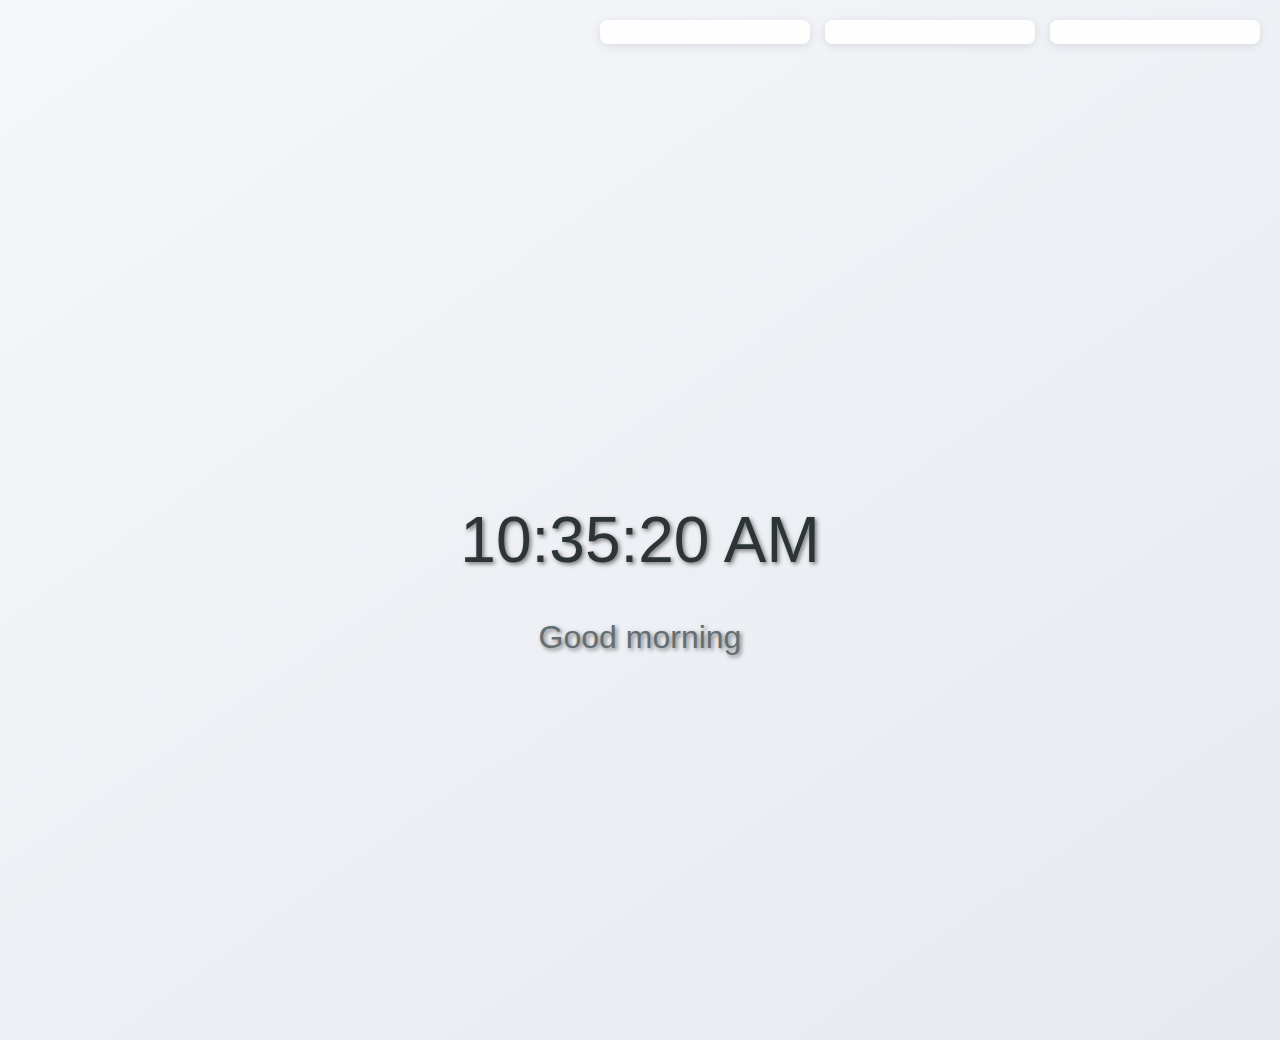
==== newtab.html @ a73db975 "first commit" ====
<!DOCTYPE html>
<html>
<head>
  <meta charset="UTF-8">
  <meta name="viewport" content="width=device-width, initial-scale=1.0">
  <title>My New Tab</title>
  <link rel="stylesheet" href="styles.css">
  <link rel="stylesheet" href="https://cdnjs.cloudflare.com/ajax/libs/font-awesome/6.5.1/css/all.min.css">
</head>
<body>
  <div class="system-info">
    <div class="info-card">
      <div id="memoryInfo"></div>
    </div>
    <div class="info-card">
      <div id="cpuInfo"></div>
    </div>
    <div class="info-card">
      <div id="storageInfo"></div>
    </div>
  </div>
  <div class="container">
    <h1 id="time">00:00:00</h1>
    <h2 id="greeting">Hello!</h2>
    <div id="quickLinks"></div>
  </div>
  <script src="newtab.js"></script>
</body>
</html>
---- styles.css ----
body {
  margin: 0;
  padding: 0;
  min-height: 100vh;
  background: linear-gradient(145deg, #f5f7fa 0%, #e6e9ef 100%);
  font-family: -apple-system, BlinkMacSystemFont, 'Segoe UI', Roboto, Oxygen, Ubuntu, Cantarell, sans-serif;
}

canvas {
  position: fixed;
  top: 0;
  left: 0;
  width: 100%;
  height: 100%;
  z-index: -1;
}

.container {
  position: relative;
  display: flex;
  flex-direction: column;
  align-items: center;
  justify-content: center;
  height: 100vh;
  text-align: center;
  padding-top: 140px;
}

#time, #greeting {
  color: rgba(255, 255, 255, 0.8);
  text-shadow: 2px 2px 4px rgba(0, 0, 0, 0.5);
}

#time {
  font-size: 4rem;
  margin-bottom: 1rem;
  color: #2d3436;
  font-weight: 300;
}

#greeting {
  font-size: 2rem;
  margin-bottom: 2rem;
  color: #636e72;
  font-weight: 300;
}

#quickLinks {
  display: grid;
  grid-template-columns: repeat(4, 1fr);
  gap: 1rem;
  margin-top: 2rem;
}

.system-info {
  position: fixed;
  top: 20px;
  right: 20px;
  display: flex;
  gap: 15px;
  z-index: 1000;
}

.info-card {
  background: rgba(255, 255, 255, 0.9);
  padding: 12px 15px;
  border-radius: 8px;
  box-shadow: 0 2px 10px rgba(0, 0, 0, 0.1);
  min-width: 180px;
  backdrop-filter: blur(5px);
  transition: transform 0.2s ease;
}

.info-card:hover {
  transform: translateY(-2px);
}

.info-card i {
  color: #2d3436;
  margin-bottom: 10px;
  font-size: 1.2rem;
}

.info-card h3 {
  display: inline-block;
  margin: 0 0 10px 8px;
  color: #2d3436;
  font-size: 1rem;
  font-weight: 500;
  vertical-align: middle;
}

.metric {
  display: flex;
  justify-content: space-between;
  margin: 5px 0;
  font-size: 0.9rem;
  color: #636e72;
}

.progress-bar {
  width: 100%;
  height: 4px;
  background: #e0e0e0;
  border-radius: 2px;
  margin-top: 8px;
}

.progress-bar-fill {
  height: 100%;
  background: #00b894;
  border-radius: 2px;
  transition: width 0.3s ease;
}
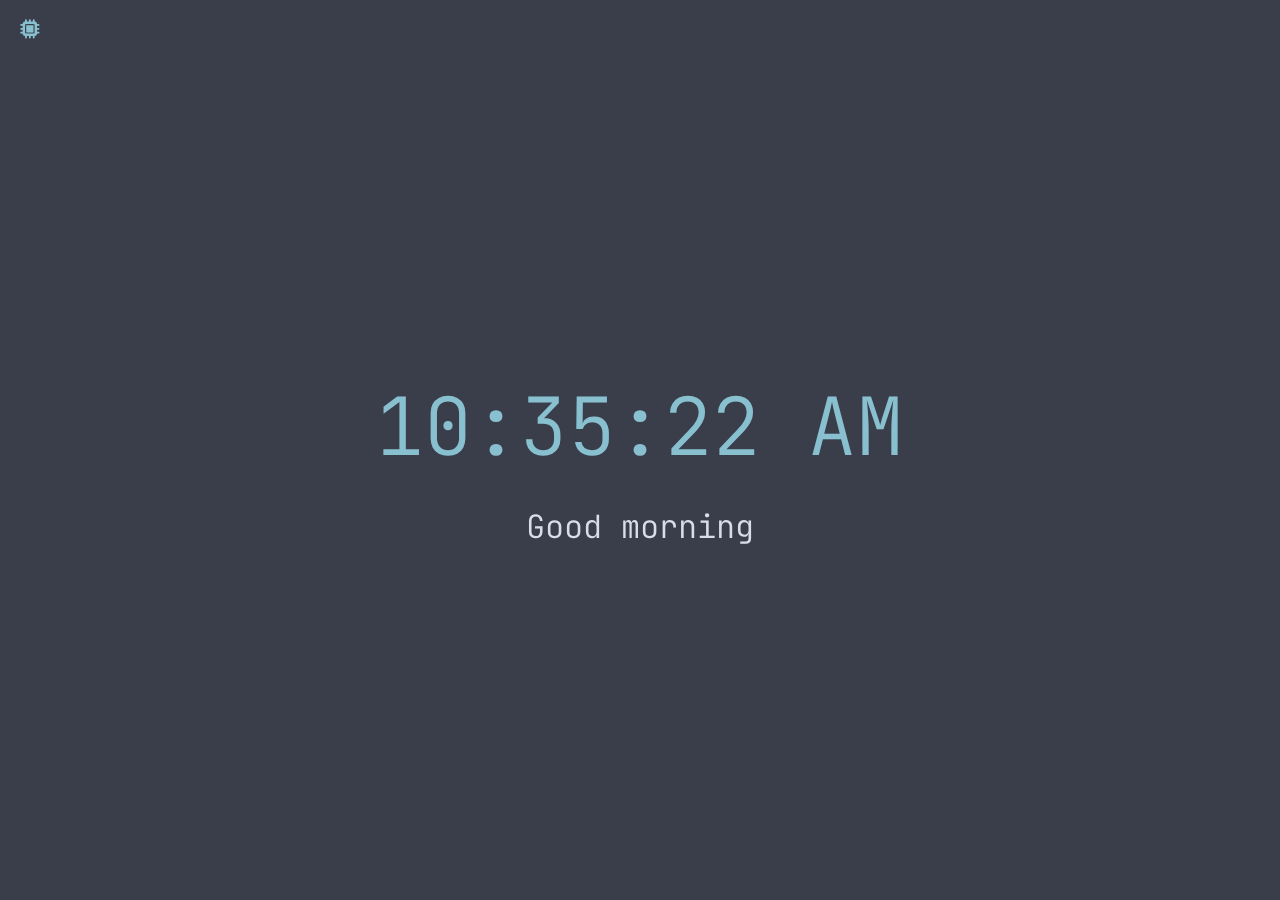
==== commit 72a5471b: "add background blob animations" ====
--- a/newtab.html
+++ b/newtab.html
@@ -6,17 +6,17 @@
   <title>My New Tab</title>
   <link rel="stylesheet" href="styles.css">
   <link rel="stylesheet" href="https://cdnjs.cloudflare.com/ajax/libs/font-awesome/6.5.1/css/all.min.css">
+  <link href="https://fonts.googleapis.com/css2?family=JetBrains+Mono:wght@300;400;500&display=swap" rel="stylesheet">
 </head>
 <body>
   <div class="system-info">
     <div class="info-card">
-      <div id="memoryInfo"></div>
-    </div>
-    <div class="info-card">
-      <div id="cpuInfo"></div>
-    </div>
-    <div class="info-card">
-      <div id="storageInfo"></div>
+      <div class="card-header">
+        <i class="fas fa-microchip"></i>
+      </div>
+      <div class="card-content">
+        <div id="memoryInfo"></div>
+      </div>
     </div>
   </div>
   <div class="container">
@@ -24,6 +24,7 @@
     <h2 id="greeting">Hello!</h2>
     <div id="quickLinks"></div>
   </div>
-  <script src="newtab.js"></script>
+  <canvas id="background"></canvas>
+  <script src="newtab.js" defer></script>
 </body>
 </html> --- a/styles.css
+++ b/styles.css
@@ -2,8 +2,9 @@
   margin: 0;
   padding: 0;
   min-height: 100vh;
-  background: linear-gradient(145deg, #f5f7fa 0%, #e6e9ef 100%);
-  font-family: -apple-system, BlinkMacSystemFont, 'Segoe UI', Roboto, Oxygen, Ubuntu, Cantarell, sans-serif;
+  background-color: rgba(46, 52, 64, 0.95);
+  color: #d8dee9;
+  font-family: 'JetBrains Mono', monospace;
 }
 
 canvas {
@@ -13,35 +14,33 @@
   width: 100%;
   height: 100%;
   z-index: -1;
+  opacity: 0.7;
 }
 
 .container {
-  position: relative;
-  display: flex;
-  flex-direction: column;
-  align-items: center;
-  justify-content: center;
-  height: 100vh;
+  position: fixed;
+  top: 50%;
+  left: 50%;
+  transform: translate(-50%, -50%);
   text-align: center;
-  padding-top: 140px;
+  width: 100%;
 }
 
 #time, #greeting {
-  color: rgba(255, 255, 255, 0.8);
-  text-shadow: 2px 2px 4px rgba(0, 0, 0, 0.5);
+  color: #eceff4;
 }
 
 #time {
-  font-size: 4rem;
+  font-size: 5rem;
   margin-bottom: 1rem;
-  color: #2d3436;
+  color: #88c0d0;
   font-weight: 300;
 }
 
 #greeting {
   font-size: 2rem;
   margin-bottom: 2rem;
-  color: #636e72;
+  color: #d8dee9;
   font-weight: 300;
 }
 
@@ -55,60 +54,76 @@
 .system-info {
   position: fixed;
   top: 20px;
-  right: 20px;
+  left: 20px;
   display: flex;
   gap: 15px;
   z-index: 1000;
 }
 
 .info-card {
-  background: rgba(255, 255, 255, 0.9);
-  padding: 12px 15px;
-  border-radius: 8px;
-  box-shadow: 0 2px 10px rgba(0, 0, 0, 0.1);
-  min-width: 180px;
-  backdrop-filter: blur(5px);
-  transition: transform 0.2s ease;
-}
-
-.info-card:hover {
-  transform: translateY(-2px);
+  cursor: pointer;
 }
 
 .info-card i {
-  color: #2d3436;
-  margin-bottom: 10px;
+  color: #88c0d0;
   font-size: 1.2rem;
 }
 
-.info-card h3 {
-  display: inline-block;
-  margin: 0 0 10px 8px;
-  color: #2d3436;
-  font-size: 1rem;
-  font-weight: 500;
-  vertical-align: middle;
+.info-card .card-content {
+  max-height: 0;
+  overflow: hidden;
+  transition: max-height 0.3s ease-out;
+}
+
+.info-card.expanded .card-content {
+  max-height: 200px;
 }
 
 .metric {
   display: flex;
   justify-content: space-between;
-  margin: 5px 0;
+  margin: 8px 0;
   font-size: 0.9rem;
-  color: #636e72;
+  color: #a9b1d6;
+}
+
+.metric span:first-child {
+  color: #88c0d0;
+}
+
+.metric span:last-child {
+  color: #d8dee9;
 }
 
 .progress-bar {
   width: 100%;
   height: 4px;
-  background: #e0e0e0;
+  background: rgba(136, 192, 208, 0.1);
   border-radius: 2px;
-  margin-top: 8px;
+  margin-top: 12px;
 }
 
 .progress-bar-fill {
   height: 100%;
-  background: #00b894;
+  background: #88c0d0;
   border-radius: 2px;
   transition: width 0.3s ease;
+}
+
+/* Add custom scrollbar */
+::-webkit-scrollbar {
+  width: 8px;
+}
+
+::-webkit-scrollbar-track {
+  background: #1a1b26;
+}
+
+::-webkit-scrollbar-thumb {
+  background: #7aa2f7;
+  border-radius: 4px;
+}
+
+::-webkit-scrollbar-thumb:hover {
+  background: #bb9af7;
 }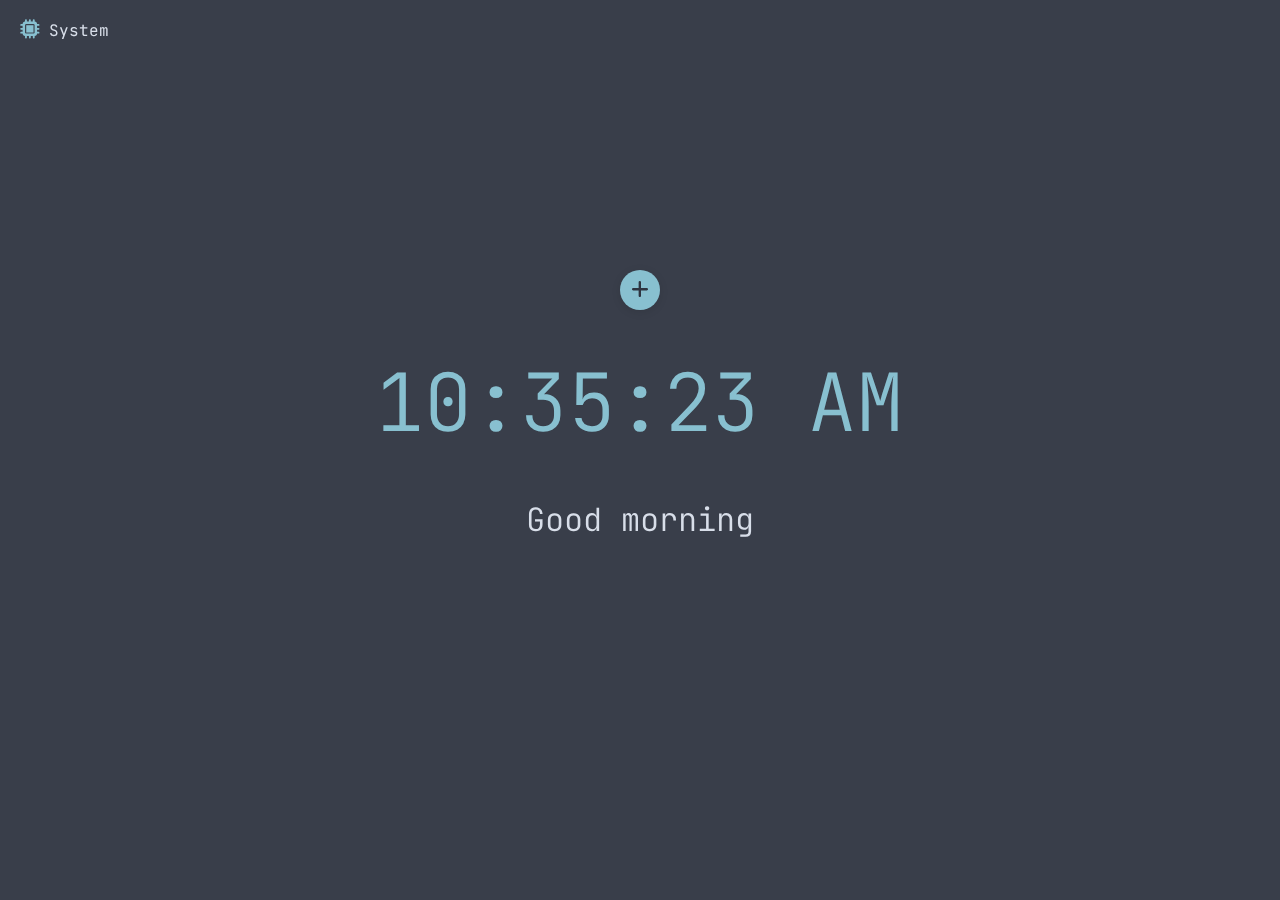
==== commit 34cc70ec: "add post it notes" ====
--- a/newtab.html
+++ b/newtab.html
@@ -5,26 +5,35 @@
   <meta name="viewport" content="width=device-width, initial-scale=1.0">
   <title>My New Tab</title>
   <link rel="stylesheet" href="styles.css">
+  <link rel="stylesheet" href="postit.css">
   <link rel="stylesheet" href="https://cdnjs.cloudflare.com/ajax/libs/font-awesome/6.5.1/css/all.min.css">
   <link href="https://fonts.googleapis.com/css2?family=JetBrains+Mono:wght@300;400;500&display=swap" rel="stylesheet">
 </head>
 <body>
   <div class="system-info">
+    <!-- Memory Info Card -->
     <div class="info-card">
       <div class="card-header">
         <i class="fas fa-microchip"></i>
+        <span class="card-title">System</span>
       </div>
       <div class="card-content">
         <div id="memoryInfo"></div>
       </div>
     </div>
   </div>
+
   <div class="container">
+    <button aria-label="Create Post-It" id="createPostIt" class="create-postit">
+      <i class="fas fa-plus"></i>
+    </button>
     <h1 id="time">00:00:00</h1>
     <h2 id="greeting">Hello!</h2>
     <div id="quickLinks"></div>
   </div>
+
   <canvas id="background"></canvas>
   <script src="newtab.js" defer></script>
+  <script src="notes.js" defer></script>
 </body>
 </html> --- a/styles.css
+++ b/styles.css
@@ -5,6 +5,7 @@
   background-color: rgba(46, 52, 64, 0.95);
   color: #d8dee9;
   font-family: 'JetBrains Mono', monospace;
+  overflow: hidden;
 }
 
 canvas {
@@ -14,16 +15,20 @@
   width: 100%;
   height: 100%;
   z-index: -1;
-  opacity: 0.7;
+  opacity: 1;
+  filter: blur(0.5px);
 }
 
 .container {
-  position: fixed;
-  top: 50%;
-  left: 50%;
-  transform: translate(-50%, -50%);
-  text-align: center;
+  position: relative;
+  min-height: 100vh;
   width: 100%;
+  display: flex;
+  flex-direction: column;
+  justify-content: center;
+  align-items: center;
+  padding: 20px;
+  box-sizing: border-box;
 }
 
 #time, #greeting {
@@ -52,7 +57,7 @@
 }
 
 .system-info {
-  position: fixed;
+  position: absolute;
   top: 20px;
   left: 20px;
   display: flex;
@@ -126,4 +131,179 @@
 
 ::-webkit-scrollbar-thumb:hover {
   background: #bb9af7;
+}
+
+/* Add these media queries at the end of your styles.css file */
+@media screen and (max-width: 768px) {
+  .container {
+    align-items: flex-start;
+    padding: 40px 20px;
+    text-align: left;
+  }
+
+  #time {
+    font-size: 3.5rem;
+  }
+
+  #greeting {
+    font-size: 1.5rem;
+  }
+
+  #quickLinks {
+    grid-template-columns: repeat(2, 1fr);
+    width: 100%;
+  }
+}
+
+.note-card .card-content {
+  min-width: 300px;
+}
+
+.notes-container {
+  display: flex;
+  gap: 8px;
+  margin-bottom: 12px;
+}
+
+#newNote {
+  flex: 1;
+  padding: 8px;
+  border: 1px solid #4c566a;
+  border-radius: 4px;
+  background: #3b4252;
+  color: #d8dee9;
+  font-family: 'JetBrains Mono', monospace;
+  resize: vertical;
+  min-height: 36px;
+}
+
+.note-btn {
+  padding: 8px 12px;
+  background: #88c0d0;
+  border: none;
+  border-radius: 4px;
+  color: #2e3440;
+  cursor: pointer;
+  transition: background 0.2s;
+}
+
+.note-btn:hover {
+  background: #8fbcbb;
+}
+
+.note-item {
+  padding: 8px;
+  background: #3b4252;
+  border-radius: 4px;
+  margin-bottom: 8px;
+}
+
+.note-item p {
+  margin: 0 0 8px 0;
+  white-space: pre-wrap;
+}
+
+.note-actions {
+  display: flex;
+  justify-content: space-between;
+  align-items: center;
+  font-size: 0.8rem;
+}
+
+.note-date {
+  color: #88c0d0;
+}
+
+.delete-note {
+  background: none;
+  border: none;
+  color: #bf616a;
+  cursor: pointer;
+  padding: 4px;
+}
+
+.delete-note:hover {
+  color: #d08770;
+}
+
+.create-postit {
+  position: absolute;
+  top: 30%;
+  background: #88c0d0;
+  border: none;
+  border-radius: 50%;
+  width: 40px;
+  height: 40px;
+  display: flex;
+  align-items: center;
+  justify-content: center;
+  cursor: pointer;
+  color: #2e3440;
+  font-size: 1.2rem;
+  transition: all 0.2s ease;
+  box-shadow: 0 2px 10px rgba(0, 0, 0, 0.1);
+  z-index: 1000;
+}
+
+.create-postit:hover {
+  transform: scale(1.1);
+  background: #8fbcbb;
+}
+
+.create-postit i {
+  font-size: 1.2rem;
+}
+
+.post-it {
+  position: absolute;
+  width: 200px;
+  min-height: 200px;
+  background: rgba(235, 203, 139, 0.9);
+  border-radius: 8px;
+  box-shadow: 0 4px 12px rgba(0, 0, 0, 0.15);
+  display: flex;
+  flex-direction: column;
+  z-index: 1000;
+}
+
+.post-it-header {
+  display: flex;
+  justify-content: space-between;
+  align-items: center;
+  padding: 8px;
+  border-bottom: 1px solid rgba(0, 0, 0, 0.1);
+}
+
+.drag-handle {
+  cursor: move;
+  padding: 4px;
+  color: rgba(0, 0, 0, 0.5);
+}
+
+.delete-note {
+  background: none;
+  border: none;
+  color: rgba(0, 0, 0, 0.5);
+  cursor: pointer;
+  padding: 4px;
+}
+
+.delete-note:hover {
+  color: rgba(0, 0, 0, 0.8);
+}
+
+.post-it-content {
+  flex: 1;
+  padding: 12px;
+  background: none;
+  border: none;
+  resize: none;
+  font-family: 'JetBrains Mono', monospace;
+  font-size: 0.9rem;
+  color: #2e3440;
+  min-height: 150px;
+}
+
+.post-it-content:focus {
+  outline: none;
 }--- a/postit.css
+++ b/postit.css
@@ -0,0 +1,81 @@
+.create-postit {
+  position: absolute;
+  top: 30%;
+  background: #88c0d0;
+  border: none;
+  border-radius: 50%;
+  width: 40px;
+  height: 40px;
+  display: flex;
+  align-items: center;
+  justify-content: center;
+  cursor: pointer;
+  color: #2e3440;
+  font-size: 1.2rem;
+  transition: all 0.2s ease;
+  box-shadow: 0 2px 10px rgba(0, 0, 0, 0.1);
+  z-index: 1000;
+}
+
+.create-postit:hover {
+  transform: scale(1.1);
+  background: #8fbcbb;
+}
+
+.create-postit i {
+  font-size: 1.2rem;
+}
+
+.post-it {
+  position: absolute;
+  width: 200px;
+  min-height: 200px;
+  background: rgba(235, 203, 139, 0.9);
+  border-radius: 8px;
+  box-shadow: 0 4px 12px rgba(0, 0, 0, 0.15);
+  display: flex;
+  flex-direction: column;
+  z-index: 1000;
+}
+
+.post-it-header {
+  display: flex;
+  justify-content: space-between;
+  align-items: center;
+  padding: 8px;
+  border-bottom: 1px solid rgba(0, 0, 0, 0.1);
+}
+
+.drag-handle {
+  cursor: move;
+  padding: 4px;
+  color: rgba(0, 0, 0, 0.5);
+}
+
+.delete-note {
+  background: none;
+  border: none;
+  color: rgba(0, 0, 0, 0.5);
+  cursor: pointer;
+  padding: 4px;
+}
+
+.delete-note:hover {
+  color: rgba(0, 0, 0, 0.8);
+}
+
+.post-it-content {
+  flex: 1;
+  padding: 12px;
+  background: none;
+  border: none;
+  resize: none;
+  font-family: 'JetBrains Mono', monospace;
+  font-size: 0.9rem;
+  color: #2e3440;
+  min-height: 150px;
+}
+
+.post-it-content:focus {
+  outline: none;
+} 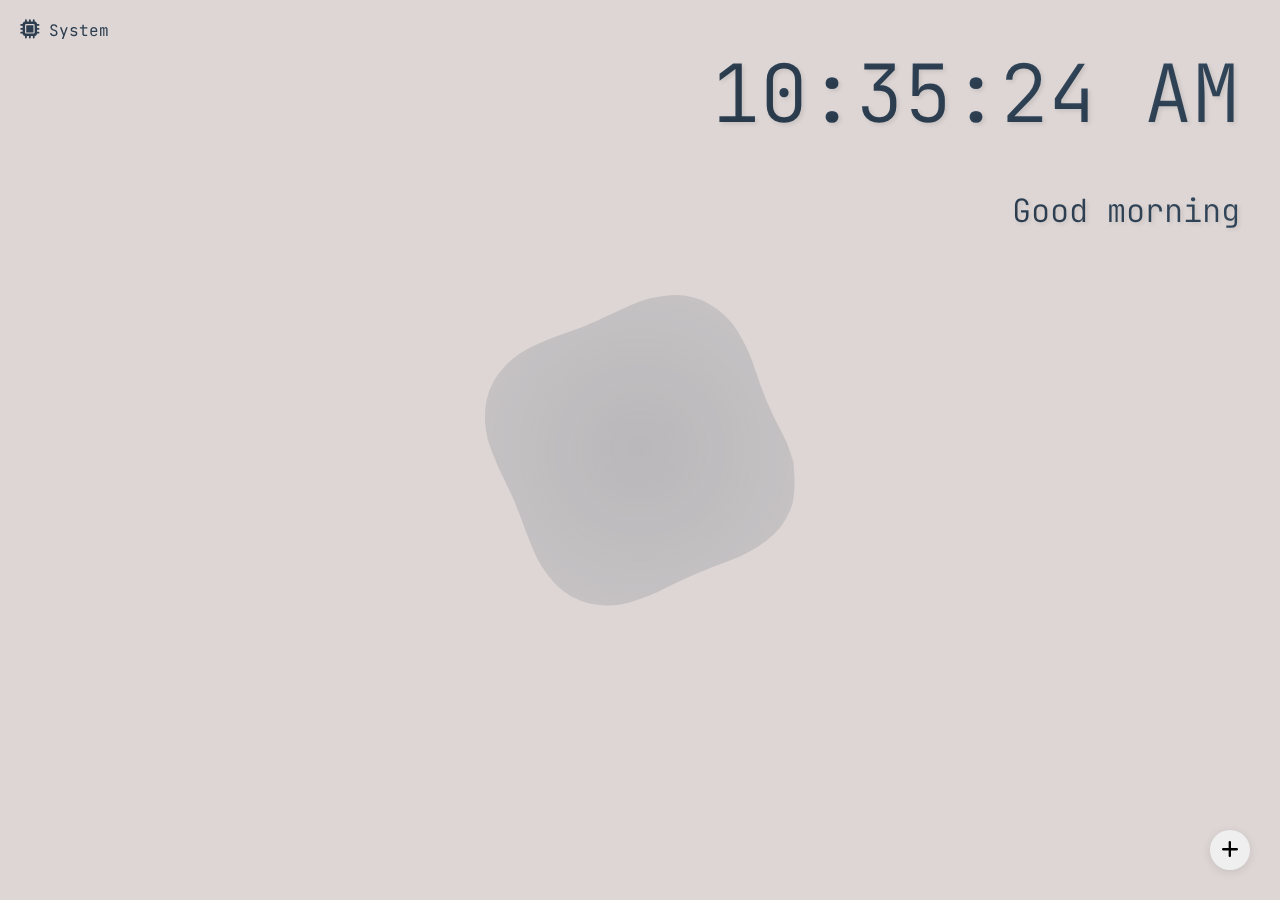
==== commit 21a8a908: "change to different blob" ====
--- a/newtab.html
+++ b/newtab.html
@@ -35,5 +35,6 @@
   <canvas id="background"></canvas>
   <script src="newtab.js" defer></script>
   <script src="notes.js" defer></script>
+  <script src="blob.js" defer></script>
 </body>
 </html> --- a/styles.css
+++ b/styles.css
@@ -2,8 +2,8 @@
   margin: 0;
   padding: 0;
   min-height: 100vh;
-  background-color: rgba(46, 52, 64, 0.95);
-  color: #d8dee9;
+  background-color: #DDD6D5;
+  color: #2C3E50;
   font-family: 'JetBrains Mono', monospace;
   overflow: hidden;
 }
@@ -25,27 +25,38 @@
   width: 100%;
   display: flex;
   flex-direction: column;
-  justify-content: center;
-  align-items: center;
+  align-items: flex-end;
   padding: 20px;
   box-sizing: border-box;
 }
 
 #time, #greeting {
-  color: #eceff4;
+  background: linear-gradient(45deg, #2C3E50, #34495E);
+  -webkit-background-clip: text;
+  background-clip: text;
+  color: transparent;
+  text-shadow: 2px 2px 4px rgba(0, 0, 0, 0.1);
+  margin-right: 20px;
 }
 
 #time {
   font-size: 5rem;
+  margin-top: 20px;
   margin-bottom: 1rem;
-  color: #88c0d0;
+  background: linear-gradient(45deg, #2C3E50, #34495E);
+  -webkit-background-clip: text;
+  background-clip: text;
+  color: transparent;
   font-weight: 300;
 }
 
 #greeting {
   font-size: 2rem;
   margin-bottom: 2rem;
-  color: #d8dee9;
+  background: linear-gradient(45deg, #2C3E50, #34495E);
+  -webkit-background-clip: text;
+  background-clip: text;
+  color: transparent;
   font-weight: 300;
 }
 
@@ -70,7 +81,7 @@
 }
 
 .info-card i {
-  color: #88c0d0;
+  color: #2C3E50;
   font-size: 1.2rem;
 }
 
@@ -89,15 +100,15 @@
   justify-content: space-between;
   margin: 8px 0;
   font-size: 0.9rem;
-  color: #a9b1d6;
+  color: #2C3E50;
 }
 
 .metric span:first-child {
-  color: #88c0d0;
+  color: #2C3E50;
 }
 
 .metric span:last-child {
-  color: #d8dee9;
+  color: #2C3E50;
 }
 
 .progress-bar {
@@ -110,7 +121,7 @@
 
 .progress-bar-fill {
   height: 100%;
-  background: #88c0d0;
+  background: linear-gradient(to right, #2C3E50, #34495E);
   border-radius: 2px;
   transition: width 0.3s ease;
 }
@@ -142,168 +153,17 @@
   }
 
   #time {
-    font-size: 3.5rem;
+    font-size: 3rem;
+    margin-right: 10px;
   }
 
   #greeting {
-    font-size: 1.5rem;
+    font-size: 1.3rem;
+    margin-right: 10px;
   }
 
   #quickLinks {
     grid-template-columns: repeat(2, 1fr);
     width: 100%;
   }
-}
-
-.note-card .card-content {
-  min-width: 300px;
-}
-
-.notes-container {
-  display: flex;
-  gap: 8px;
-  margin-bottom: 12px;
-}
-
-#newNote {
-  flex: 1;
-  padding: 8px;
-  border: 1px solid #4c566a;
-  border-radius: 4px;
-  background: #3b4252;
-  color: #d8dee9;
-  font-family: 'JetBrains Mono', monospace;
-  resize: vertical;
-  min-height: 36px;
-}
-
-.note-btn {
-  padding: 8px 12px;
-  background: #88c0d0;
-  border: none;
-  border-radius: 4px;
-  color: #2e3440;
-  cursor: pointer;
-  transition: background 0.2s;
-}
-
-.note-btn:hover {
-  background: #8fbcbb;
-}
-
-.note-item {
-  padding: 8px;
-  background: #3b4252;
-  border-radius: 4px;
-  margin-bottom: 8px;
-}
-
-.note-item p {
-  margin: 0 0 8px 0;
-  white-space: pre-wrap;
-}
-
-.note-actions {
-  display: flex;
-  justify-content: space-between;
-  align-items: center;
-  font-size: 0.8rem;
-}
-
-.note-date {
-  color: #88c0d0;
-}
-
-.delete-note {
-  background: none;
-  border: none;
-  color: #bf616a;
-  cursor: pointer;
-  padding: 4px;
-}
-
-.delete-note:hover {
-  color: #d08770;
-}
-
-.create-postit {
-  position: absolute;
-  top: 30%;
-  background: #88c0d0;
-  border: none;
-  border-radius: 50%;
-  width: 40px;
-  height: 40px;
-  display: flex;
-  align-items: center;
-  justify-content: center;
-  cursor: pointer;
-  color: #2e3440;
-  font-size: 1.2rem;
-  transition: all 0.2s ease;
-  box-shadow: 0 2px 10px rgba(0, 0, 0, 0.1);
-  z-index: 1000;
-}
-
-.create-postit:hover {
-  transform: scale(1.1);
-  background: #8fbcbb;
-}
-
-.create-postit i {
-  font-size: 1.2rem;
-}
-
-.post-it {
-  position: absolute;
-  width: 200px;
-  min-height: 200px;
-  background: rgba(235, 203, 139, 0.9);
-  border-radius: 8px;
-  box-shadow: 0 4px 12px rgba(0, 0, 0, 0.15);
-  display: flex;
-  flex-direction: column;
-  z-index: 1000;
-}
-
-.post-it-header {
-  display: flex;
-  justify-content: space-between;
-  align-items: center;
-  padding: 8px;
-  border-bottom: 1px solid rgba(0, 0, 0, 0.1);
-}
-
-.drag-handle {
-  cursor: move;
-  padding: 4px;
-  color: rgba(0, 0, 0, 0.5);
-}
-
-.delete-note {
-  background: none;
-  border: none;
-  color: rgba(0, 0, 0, 0.5);
-  cursor: pointer;
-  padding: 4px;
-}
-
-.delete-note:hover {
-  color: rgba(0, 0, 0, 0.8);
-}
-
-.post-it-content {
-  flex: 1;
-  padding: 12px;
-  background: none;
-  border: none;
-  resize: none;
-  font-family: 'JetBrains Mono', monospace;
-  font-size: 0.9rem;
-  color: #2e3440;
-  min-height: 150px;
-}
-
-.post-it-content:focus {
-  outline: none;
 }--- a/postit.css
+++ b/postit.css
@@ -1,7 +1,7 @@
 .create-postit {
-  position: absolute;
-  top: 30%;
-  background: #88c0d0;
+  position: fixed;
+  bottom: 30px;
+  right: 30px;
   border: none;
   border-radius: 50%;
   width: 40px;
@@ -10,20 +10,16 @@
   align-items: center;
   justify-content: center;
   cursor: pointer;
-  color: #2e3440;
+  color: black;
   font-size: 1.2rem;
   transition: all 0.2s ease;
   box-shadow: 0 2px 10px rgba(0, 0, 0, 0.1);
   z-index: 1000;
 }
 
-.create-postit:hover {
-  transform: scale(1.1);
-  background: #8fbcbb;
-}
-
 .create-postit i {
   font-size: 1.2rem;
+  color: black;
 }
 
 .post-it {
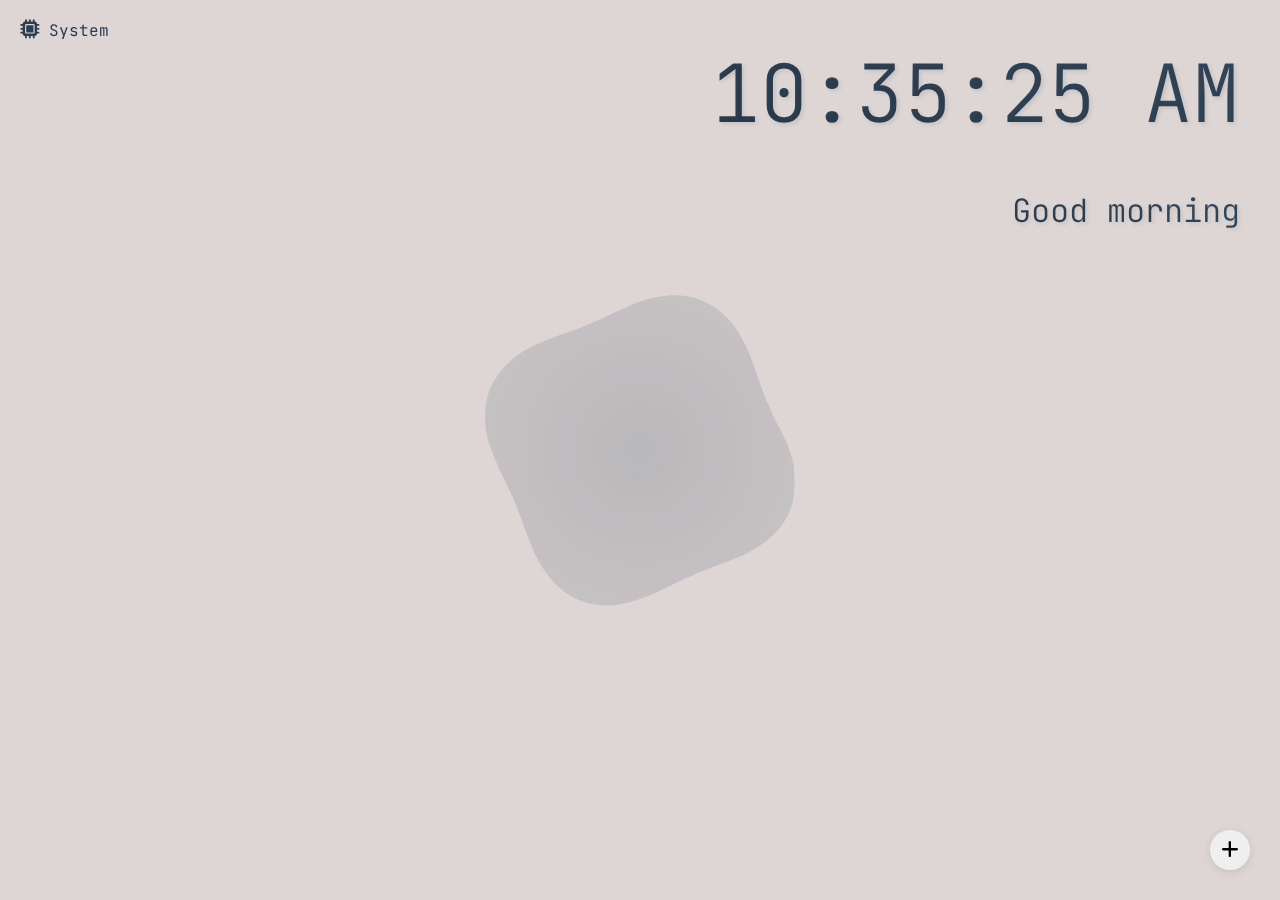
==== commit 2d7ebb52: "add text formatting, b,i,u and change text size" ====
--- a/newtab.html
+++ b/newtab.html
@@ -34,7 +34,8 @@
 
   <canvas id="background"></canvas>
   <script src="newtab.js" defer></script>
-  <script src="notes.js" defer></script>
+  <script src="textFormatter.js"></script>
+  <script src="notes.js"></script>
   <script src="blob.js" defer></script>
 </body>
 </html> --- a/postit.css
+++ b/postit.css
@@ -24,8 +24,9 @@
 
 .post-it {
   position: absolute;
-  width: 200px;
-  min-height: 200px;
+  min-width: 150px;
+  min-height: 150px;
+  overflow: visible;
   background: rgba(235, 203, 139, 0.9);
   border-radius: 8px;
   box-shadow: 0 4px 12px rgba(0, 0, 0, 0.15);
@@ -38,8 +39,9 @@
   display: flex;
   justify-content: space-between;
   align-items: center;
-  padding: 8px;
+  padding: 5px;
   border-bottom: 1px solid rgba(0, 0, 0, 0.1);
+  height: 20px;
 }
 
 .drag-handle {
@@ -61,17 +63,44 @@
 }
 
 .post-it-content {
-  flex: 1;
-  padding: 12px;
-  background: none;
+  padding: 10px;
+  white-space: pre-wrap;
+  overflow-y: auto;
+  height: calc(100% - 40px);
+  background: transparent;
   border: none;
-  resize: none;
-  font-family: 'JetBrains Mono', monospace;
-  font-size: 0.9rem;
-  color: #2e3440;
-  min-height: 150px;
+  font-family: inherit;
+  font-size: inherit;
+  color: inherit;
 }
 
-.post-it-content:focus {
-  outline: none;
-} +.post-it-content[placeholder]:empty:before {
+  content: attr(placeholder);
+  color: #999;
+}
+
+.post-it-content strong {
+  font-weight: bold;
+}
+
+.post-it-content em {
+  font-style: italic;
+}
+
+.post-it-content u {
+  text-decoration: underline;
+}
+
+.post-it .resize-handle {
+  position: absolute;
+  right: 0;
+  bottom: 0;
+  width: 15px;
+  height: 15px;
+  cursor: se-resize;
+  background: linear-gradient(135deg, transparent 50%, #0000001a 50%);
+}
+
+.post-it textarea {
+  height: calc(100% - 40px);
+}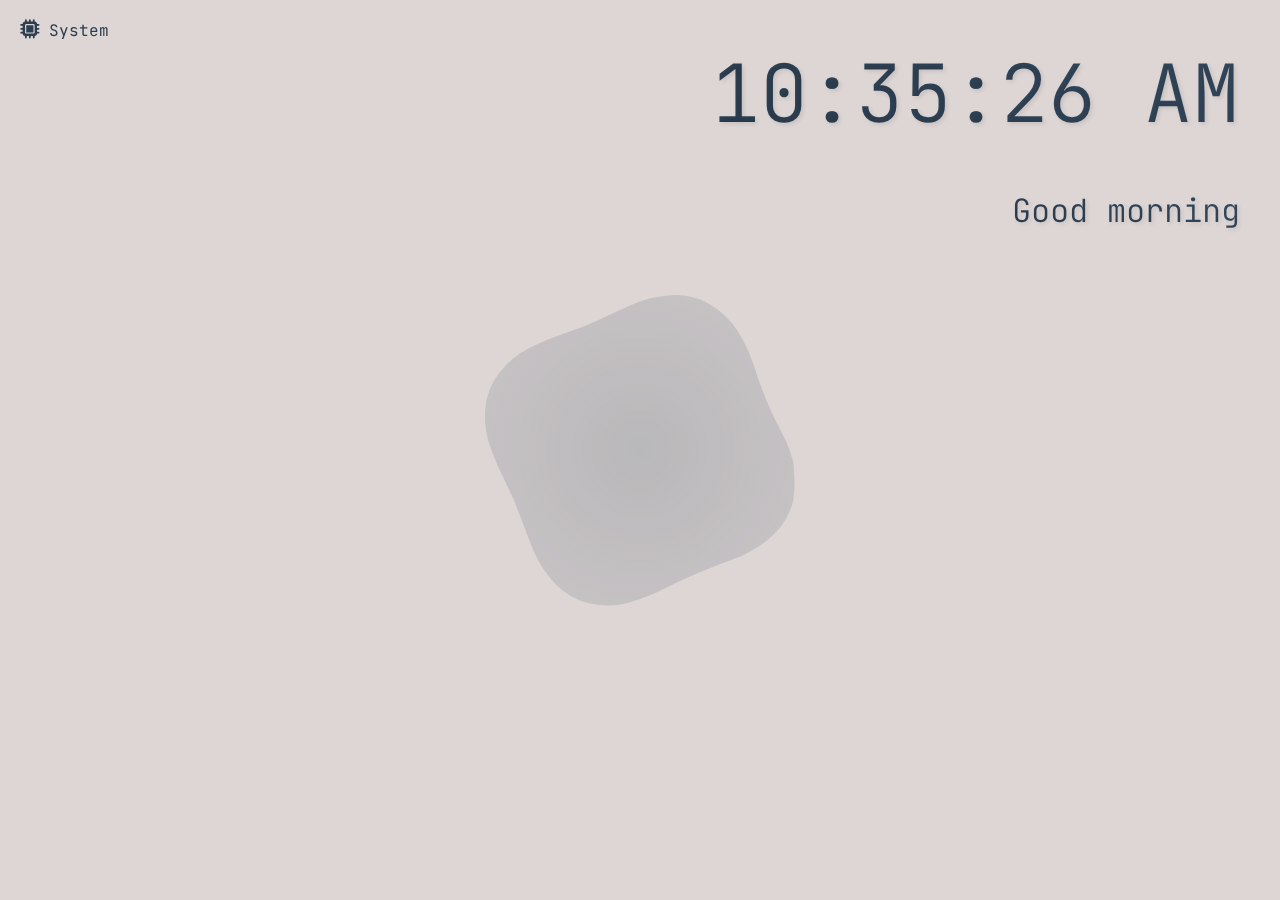
==== commit 3e2a9926: "add new shortcuts" ====
--- a/newtab.html
+++ b/newtab.html
@@ -24,9 +24,6 @@
   </div>
 
   <div class="container">
-    <button aria-label="Create Post-It" id="createPostIt" class="create-postit">
-      <i class="fas fa-plus"></i>
-    </button>
     <h1 id="time">00:00:00</h1>
     <h2 id="greeting">Hello!</h2>
     <div id="quickLinks"></div>
@@ -37,5 +34,6 @@
   <script src="textFormatter.js"></script>
   <script src="notes.js"></script>
   <script src="blob.js" defer></script>
+  <script src="shortcuts.js"></script>
 </body>
 </html> --- a/styles.css
+++ b/styles.css
@@ -166,4 +166,86 @@
     grid-template-columns: repeat(2, 1fr);
     width: 100%;
   }
+}
+
+.shortcuts-button {
+  position: fixed;
+  bottom: 20px;
+  left: 20px;
+  width: 40px;
+  height: 40px;
+  border-radius: 50%;
+  background: rgba(44, 62, 80, 0.1);
+  border: none;
+  cursor: pointer;
+  display: flex;
+  align-items: center;
+  justify-content: center;
+  transition: all 0.3s ease;
+  z-index: 1000;
+}
+
+.shortcuts-button:hover {
+  background: rgba(44, 62, 80, 0.2);
+}
+
+.shortcuts-button.active {
+  background: rgba(44, 62, 80, 0.3);
+}
+
+.shortcuts-panel {
+  position: fixed;
+  bottom: 70px;
+  left: 20px;
+  background: rgba(255, 255, 255, 0.95);
+  border-radius: 8px;
+  padding: 20px;
+  box-shadow: 0 4px 12px rgba(0, 0, 0, 0.1);
+  transform: translateY(20px);
+  opacity: 0;
+  visibility: hidden;
+  transition: all 0.3s ease;
+  z-index: 1000;
+}
+
+.shortcuts-panel.show {
+  transform: translateY(0);
+  opacity: 1;
+  visibility: visible;
+}
+
+.shortcuts-panel h3 {
+  margin: 0 0 15px 0;
+  color: #2C3E50;
+}
+
+.shortcuts-panel ul {
+  list-style: none;
+  padding: 0;
+  margin: 0;
+}
+
+.shortcuts-panel li {
+  display: flex;
+  align-items: center;
+  margin-bottom: 10px;
+  color: #2C3E50;
+}
+
+.shortcut-keys {
+  margin-right: 15px;
+  min-width: 100px;
+}
+
+kbd {
+  background: #f8f9fa;
+  border: 1px solid #dee2e6;
+  border-radius: 3px;
+  padding: 2px 6px;
+  font-size: 0.9em;
+  font-family: 'JetBrains Mono', monospace;
+}
+
+.shortcut-description {
+  font-size: 0.9em;
 }